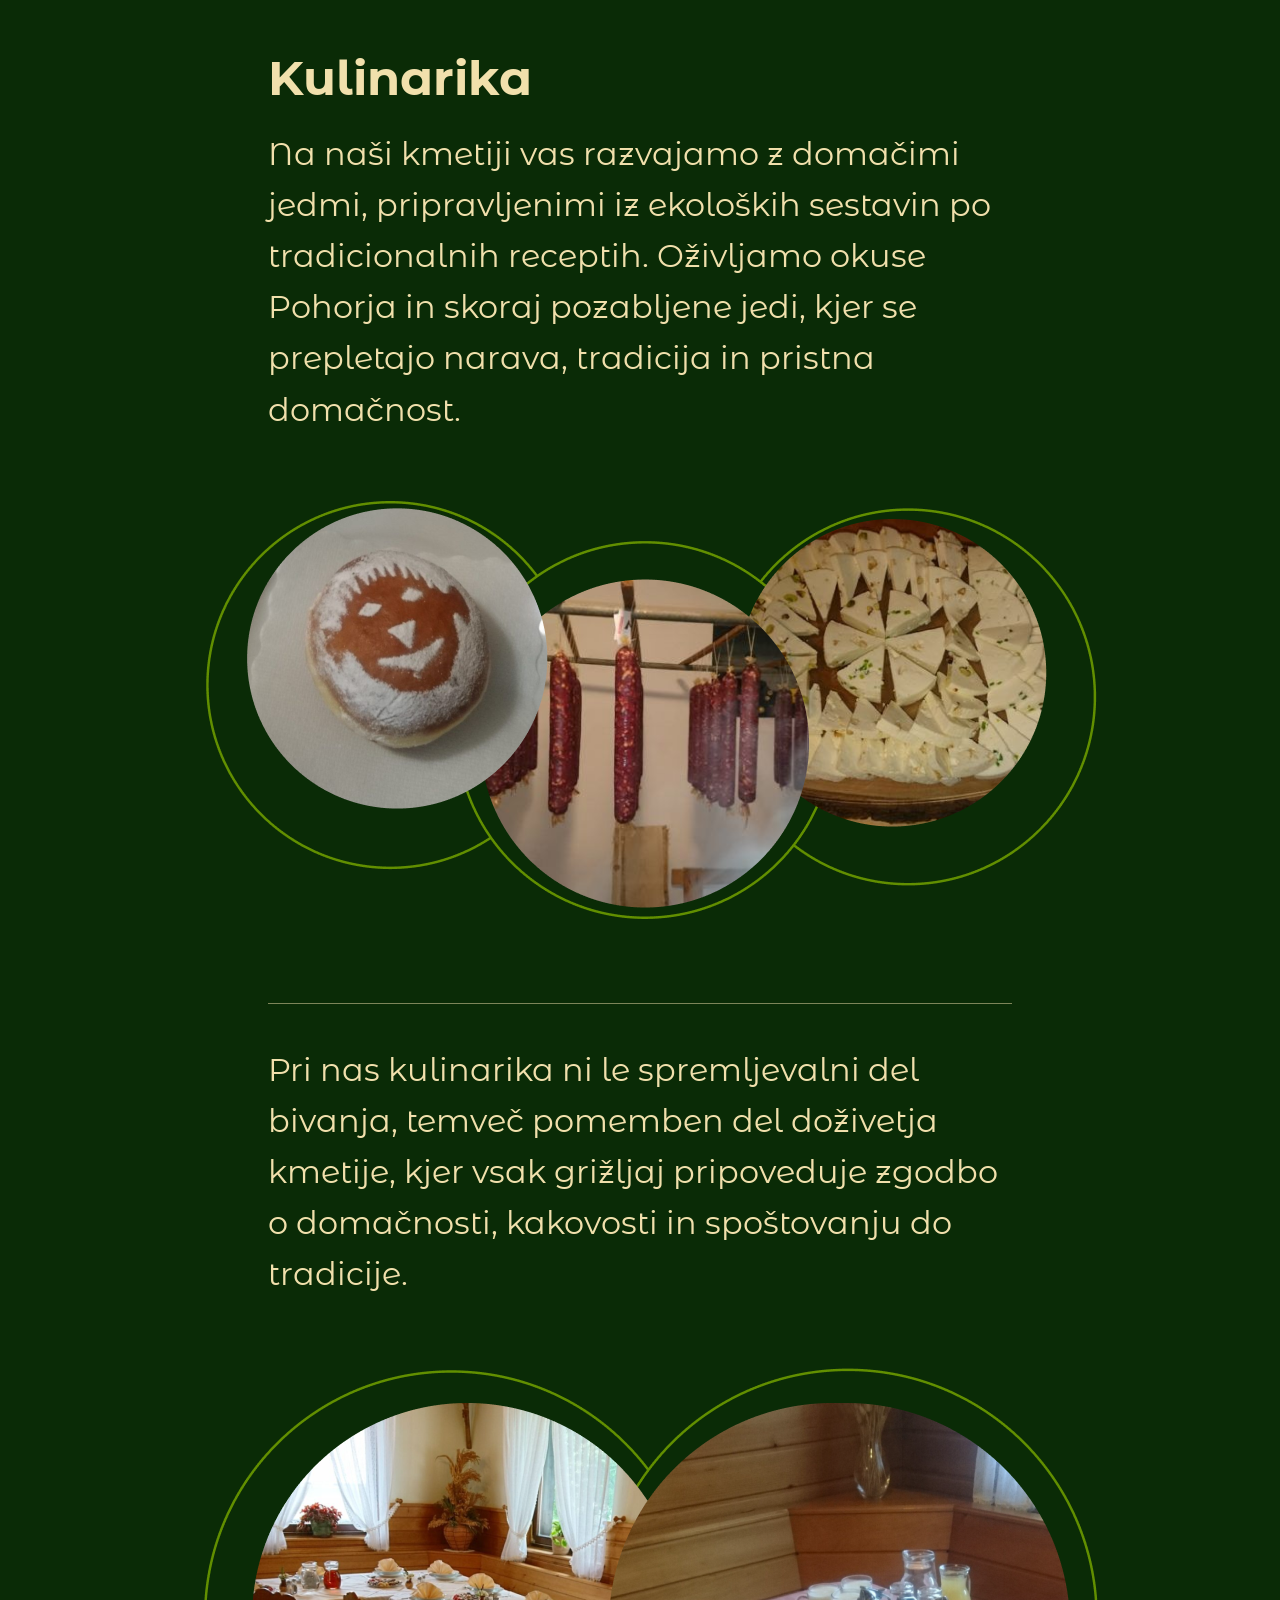
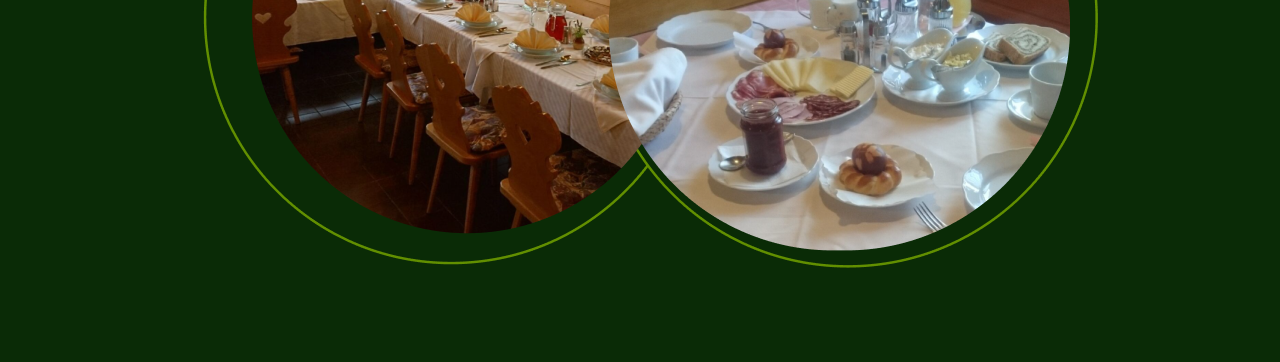
==== data/www/index.html @ 044f329e "Kulinarika Naredil podstran kulinarika" ====
<!DOCTYPE html>
<html lang="sl">
<head>
    <meta charset="UTF-8">
    <title>Kulinarika</title>
    <link href="https://cdn.jsdelivr.net/npm/bootstrap@5.3.0/dist/css/bootstrap.min.css" rel="stylesheet">
    <link href="https://fonts.googleapis.com/css2?family=Montserrat+Alternates:wght@400;700&display=swap" rel="stylesheet">
    <link rel="stylesheet" href="css/style.css">
</head>
<body>

    <h1>Kulinarika</h1>
    
    <p>Na naši kmetiji vas razvajamo z domačimi jedmi, pripravljenimi iz ekoloških sestavin po tradicionalnih receptih. Oživljamo okuse Pohorja in skoraj pozabljene jedi, kjer se prepletajo narava, tradicija in pristna domačnost.</p>

    <img src="images/kulinarika1.png" alt="Kulinarika 1">

    <hr>

    <p>Pri nas kulinarika ni le spremljevalni del bivanja, temveč pomemben del doživetja kmetije, kjer vsak grižljaj pripoveduje zgodbo o domačnosti, kakovosti in spoštovanju do tradicije.</p>

    <img src="images/kulinarika2.png" alt="Kulinarika 2">

</body>
</html>
---- data/www/css/style.css ----
body {
    background-color: #0a2b06; /* Temno zelena */
    color: #f1e0ac;           /* Krem barva besedila */
    text-align: center;
    padding: 50px 20px;
    font-family: sans-serif;
}

h1 {
    max-width: 60%;
    font-weight: bold;
    font-size: 48px;
    font-family: 'Montserrat Alternates', sans-serif;
    margin-bottom: 20px;
    margin-left: auto;
    margin-right: auto;
    text-align: left; 
}

p {
    max-width: 60%;
    margin: 0 auto 20px auto;
    font-family: 'Montserrat Alternates', sans-serif;
    font-size: 32px;
    line-height: 1.6;
    text-align: left;
}

img {
    max-width: 90%;
    height: auto;
    margin: 30px 0;
}

hr {
    border: none;
    border-top: 1px solid #f1e0ac;
    width: 60%;
    margin: 40px auto;
    opacity: 0.5;
}
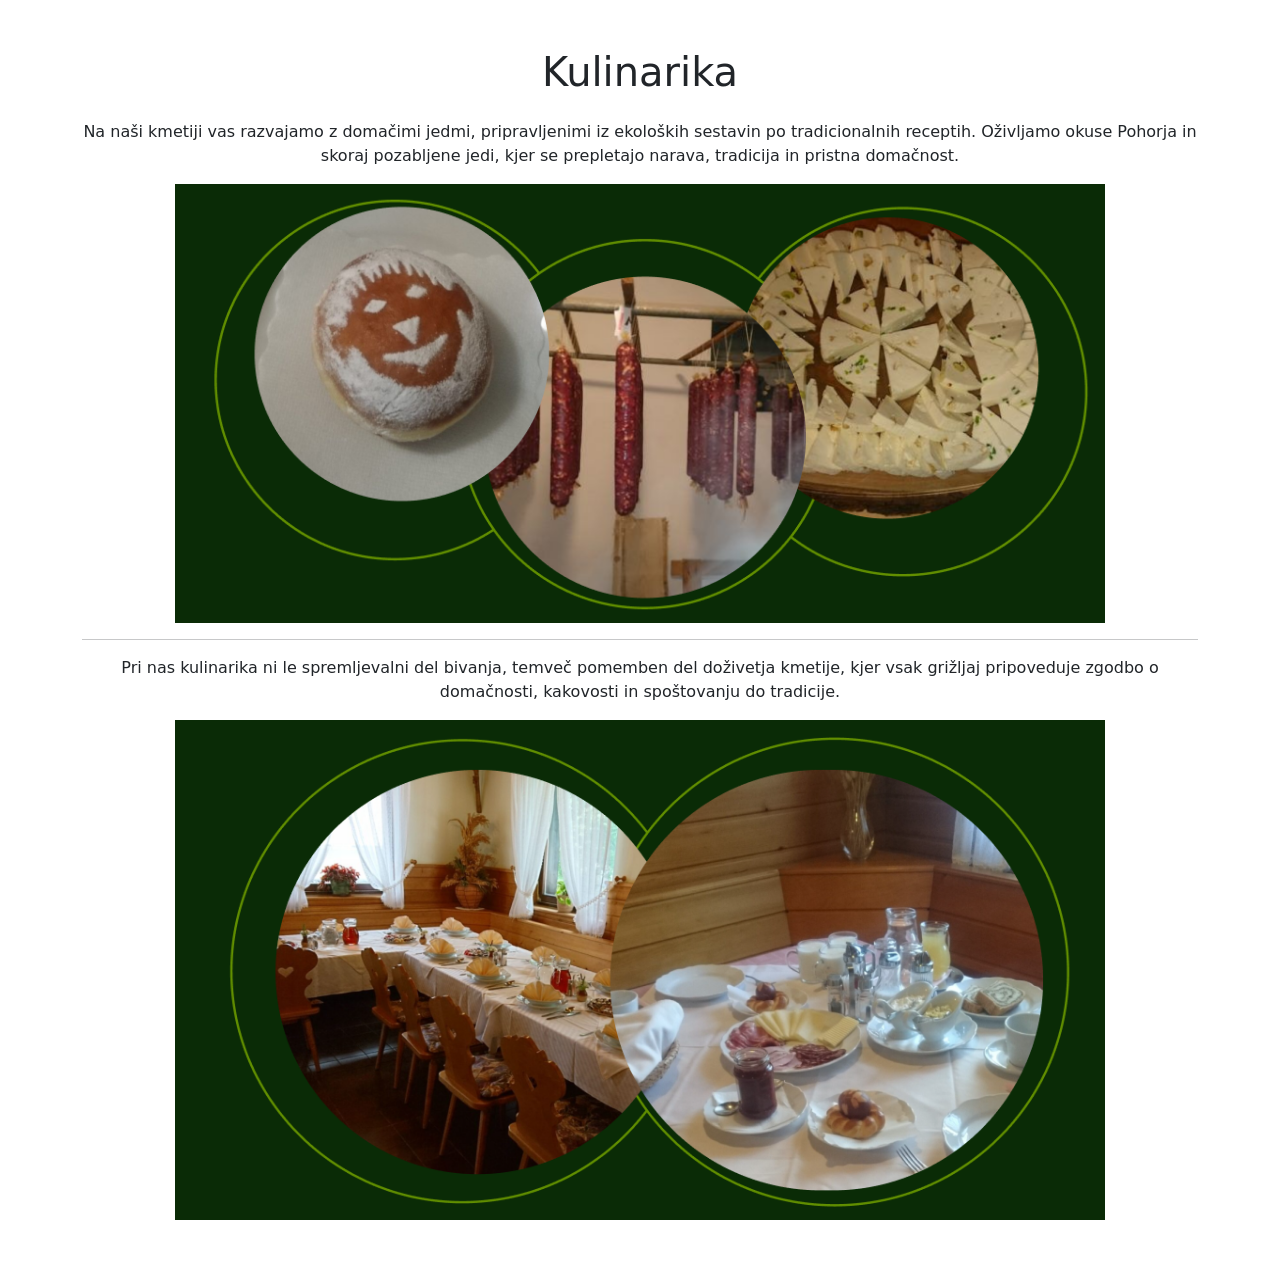
==== commit 81c5131a: "testanje bootstrap test" ====
--- a/data/www/index.html
+++ b/data/www/index.html
@@ -5,21 +5,26 @@
     <title>Kulinarika</title>
     <link href="https://cdn.jsdelivr.net/npm/bootstrap@5.3.0/dist/css/bootstrap.min.css" rel="stylesheet">
     <link href="https://fonts.googleapis.com/css2?family=Montserrat+Alternates:wght@400;700&display=swap" rel="stylesheet">
-    <link rel="stylesheet" href="css/style.css">
+    <link rel="stylesheet" href="style.css">
 </head>
-<body>
+<body class="ozadje">
 
-    <h1>Kulinarika</h1>
-    
-    <p>Na naši kmetiji vas razvajamo z domačimi jedmi, pripravljenimi iz ekoloških sestavin po tradicionalnih receptih. Oživljamo okuse Pohorja in skoraj pozabljene jedi, kjer se prepletajo narava, tradicija in pristna domačnost.</p>
+    <div class="container text-center my-5 col-12">
+        
+        <h1 class="mb-4">Kulinarika</h1>
+        
+        <p class="col-12">Na naši kmetiji vas razvajamo z domačimi jedmi, pripravljenimi iz ekoloških sestavin po tradicionalnih receptih. Oživljamo okuse Pohorja in skoraj pozabljene jedi, kjer se prepletajo narava, tradicija in pristna domačnost.</p>
 
-    <img src="images/kulinarika1.png" alt="Kulinarika 1">
+        <!-- Razred img-fluid poskrbi, da je slika odzivna, d-block in mx-auto pa jo centrirata -->
+        <img src="images/kulinarika1.png" alt="Kulinarika 1" class="col-10">
 
-    <hr>
+        <hr>
 
-    <p>Pri nas kulinarika ni le spremljevalni del bivanja, temveč pomemben del doživetja kmetije, kjer vsak grižljaj pripoveduje zgodbo o domačnosti, kakovosti in spoštovanju do tradicije.</p>
+        <p>Pri nas kulinarika ni le spremljevalni del bivanja, temveč pomemben del doživetja kmetije, kjer vsak grižljaj pripoveduje zgodbo o domačnosti, kakovosti in spoštovanju do tradicije.</p>
 
-    <img src="images/kulinarika2.png" alt="Kulinarika 2">
+        <img src="images/kulinarika2.png" alt="Kulinarika 2" class="col-10">
+
+    </div>
 
 </body>
 </html>
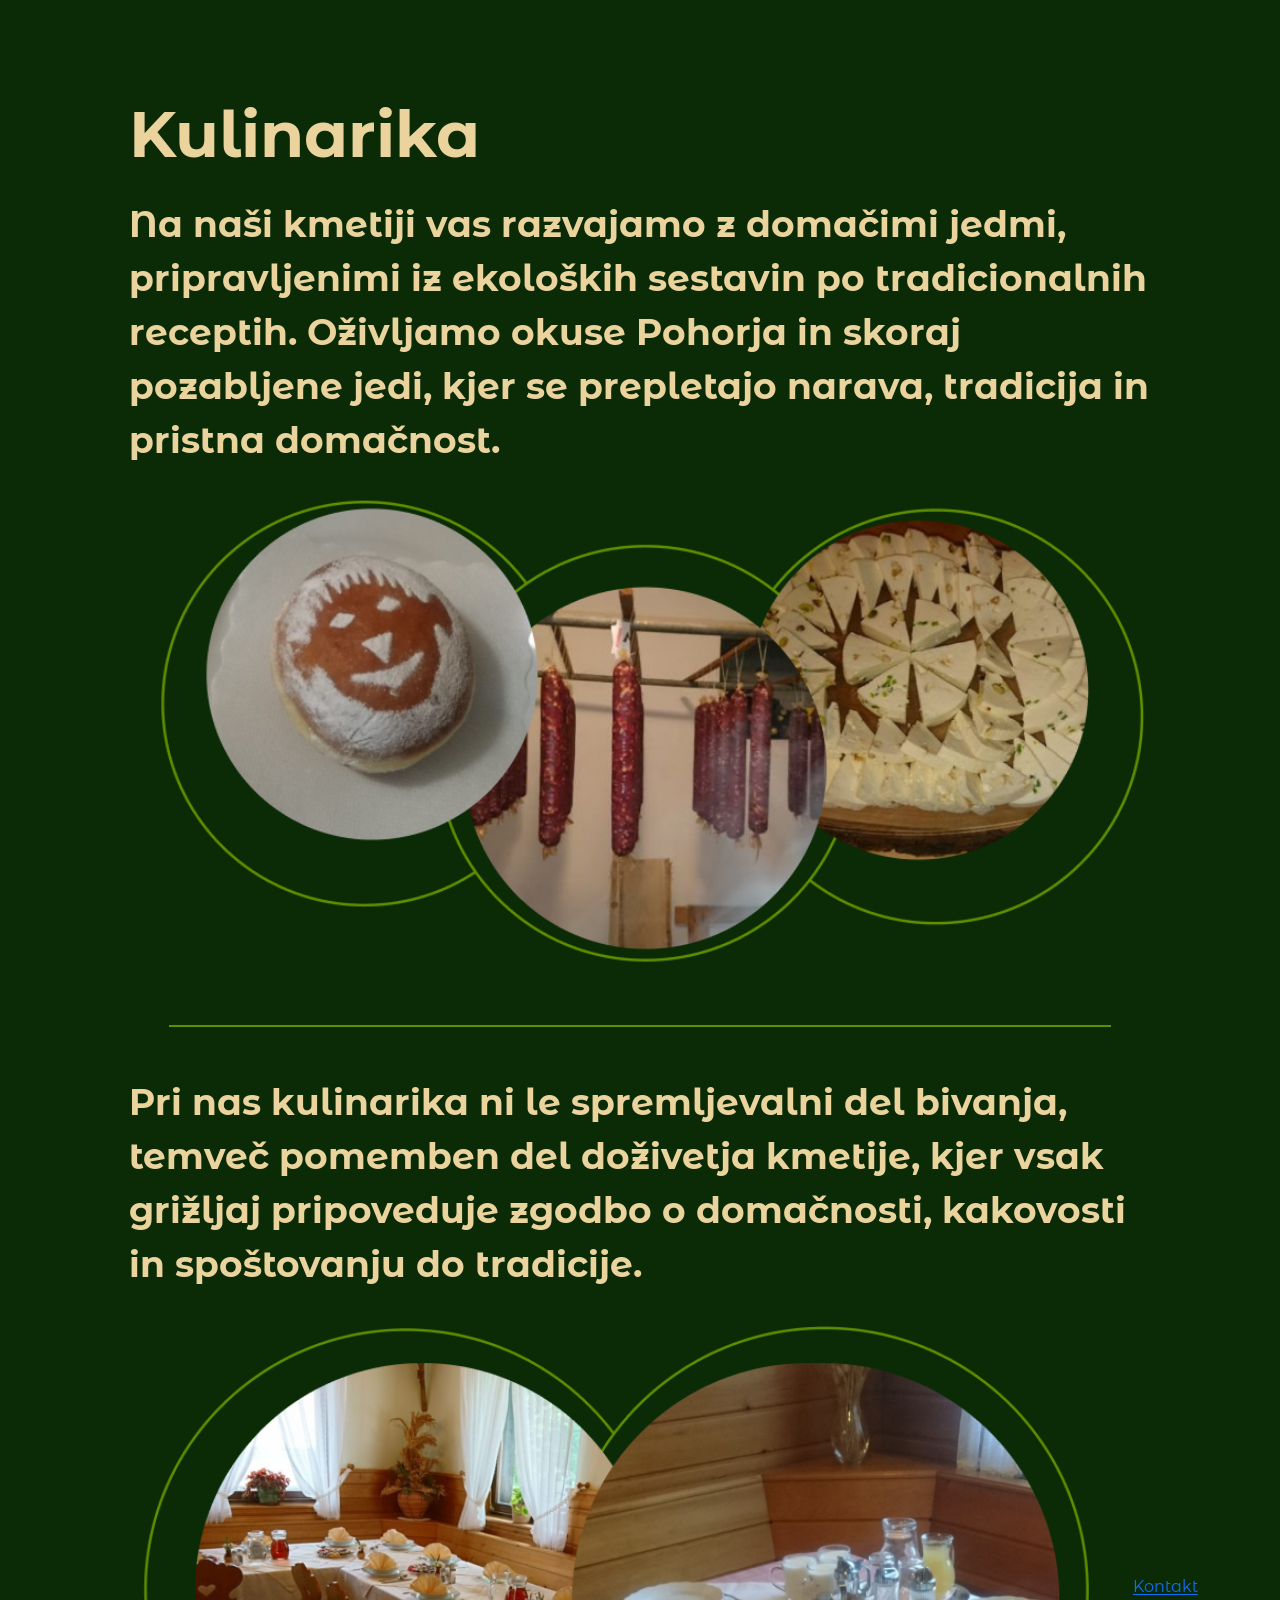
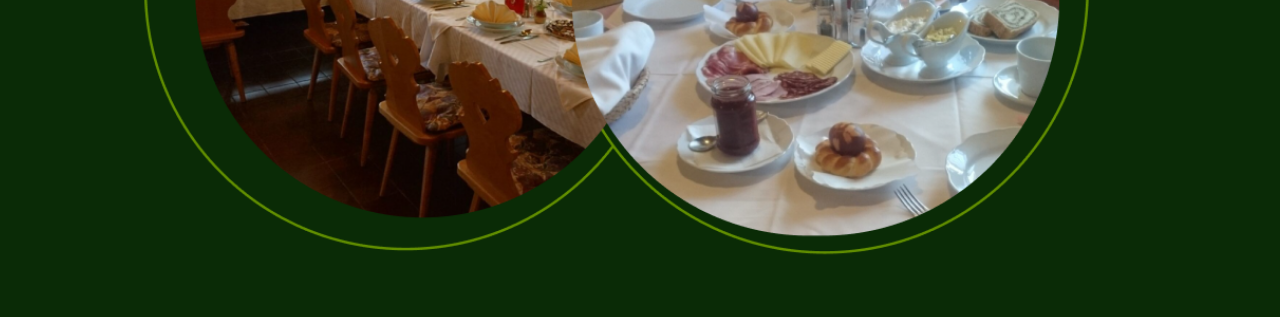
==== commit a9a45e06: "kulinarika kulinarika" ====
--- a/data/www/index.html
+++ b/data/www/index.html
@@ -5,25 +5,26 @@
     <title>Kulinarika</title>
     <link href="https://cdn.jsdelivr.net/npm/bootstrap@5.3.0/dist/css/bootstrap.min.css" rel="stylesheet">
     <link href="https://fonts.googleapis.com/css2?family=Montserrat+Alternates:wght@400;700&display=swap" rel="stylesheet">
-    <link rel="stylesheet" href="style.css">
+    <link rel="stylesheet" href="css/style.css">
 </head>
-<body class="ozadje">
+<body>
 
-    <div class="container text-center my-5 col-12">
+    <div class="container-fluid text-center my-5">
         
-        <h1 class="mb-4">Kulinarika</h1>
+        <h1 class="mb-4 container-fluid pt-5 col-10">Kulinarika</h1>
         
-        <p class="col-12">Na naši kmetiji vas razvajamo z domačimi jedmi, pripravljenimi iz ekoloških sestavin po tradicionalnih receptih. Oživljamo okuse Pohorja in skoraj pozabljene jedi, kjer se prepletajo narava, tradicija in pristna domačnost.</p>
+        <p class="container-fluid col-10">Na naši kmetiji vas razvajamo z domačimi jedmi, pripravljenimi iz ekoloških sestavin po tradicionalnih receptih. Oživljamo okuse Pohorja in skoraj pozabljene jedi, kjer se prepletajo narava, tradicija in pristna domačnost.</p>
 
-        <!-- Razred img-fluid poskrbi, da je slika odzivna, d-block in mx-auto pa jo centrirata -->
         <img src="images/kulinarika1.png" alt="Kulinarika 1" class="col-10">
 
-        <hr>
+        <hr class="container-fluid col-9 mt-5 mb-5">
 
-        <p>Pri nas kulinarika ni le spremljevalni del bivanja, temveč pomemben del doživetja kmetije, kjer vsak grižljaj pripoveduje zgodbo o domačnosti, kakovosti in spoštovanju do tradicije.</p>
+        <p class="container-fluid col-10">Pri nas kulinarika ni le spremljevalni del bivanja, temveč pomemben del doživetja kmetije, kjer vsak grižljaj pripoveduje zgodbo o domačnosti, kakovosti in spoštovanju do tradicije.</p>
 
         <img src="images/kulinarika2.png" alt="Kulinarika 2" class="col-10">
 
+
+        <a href="kontakt.html">Kontakt</a>
     </div>
 
 </body>
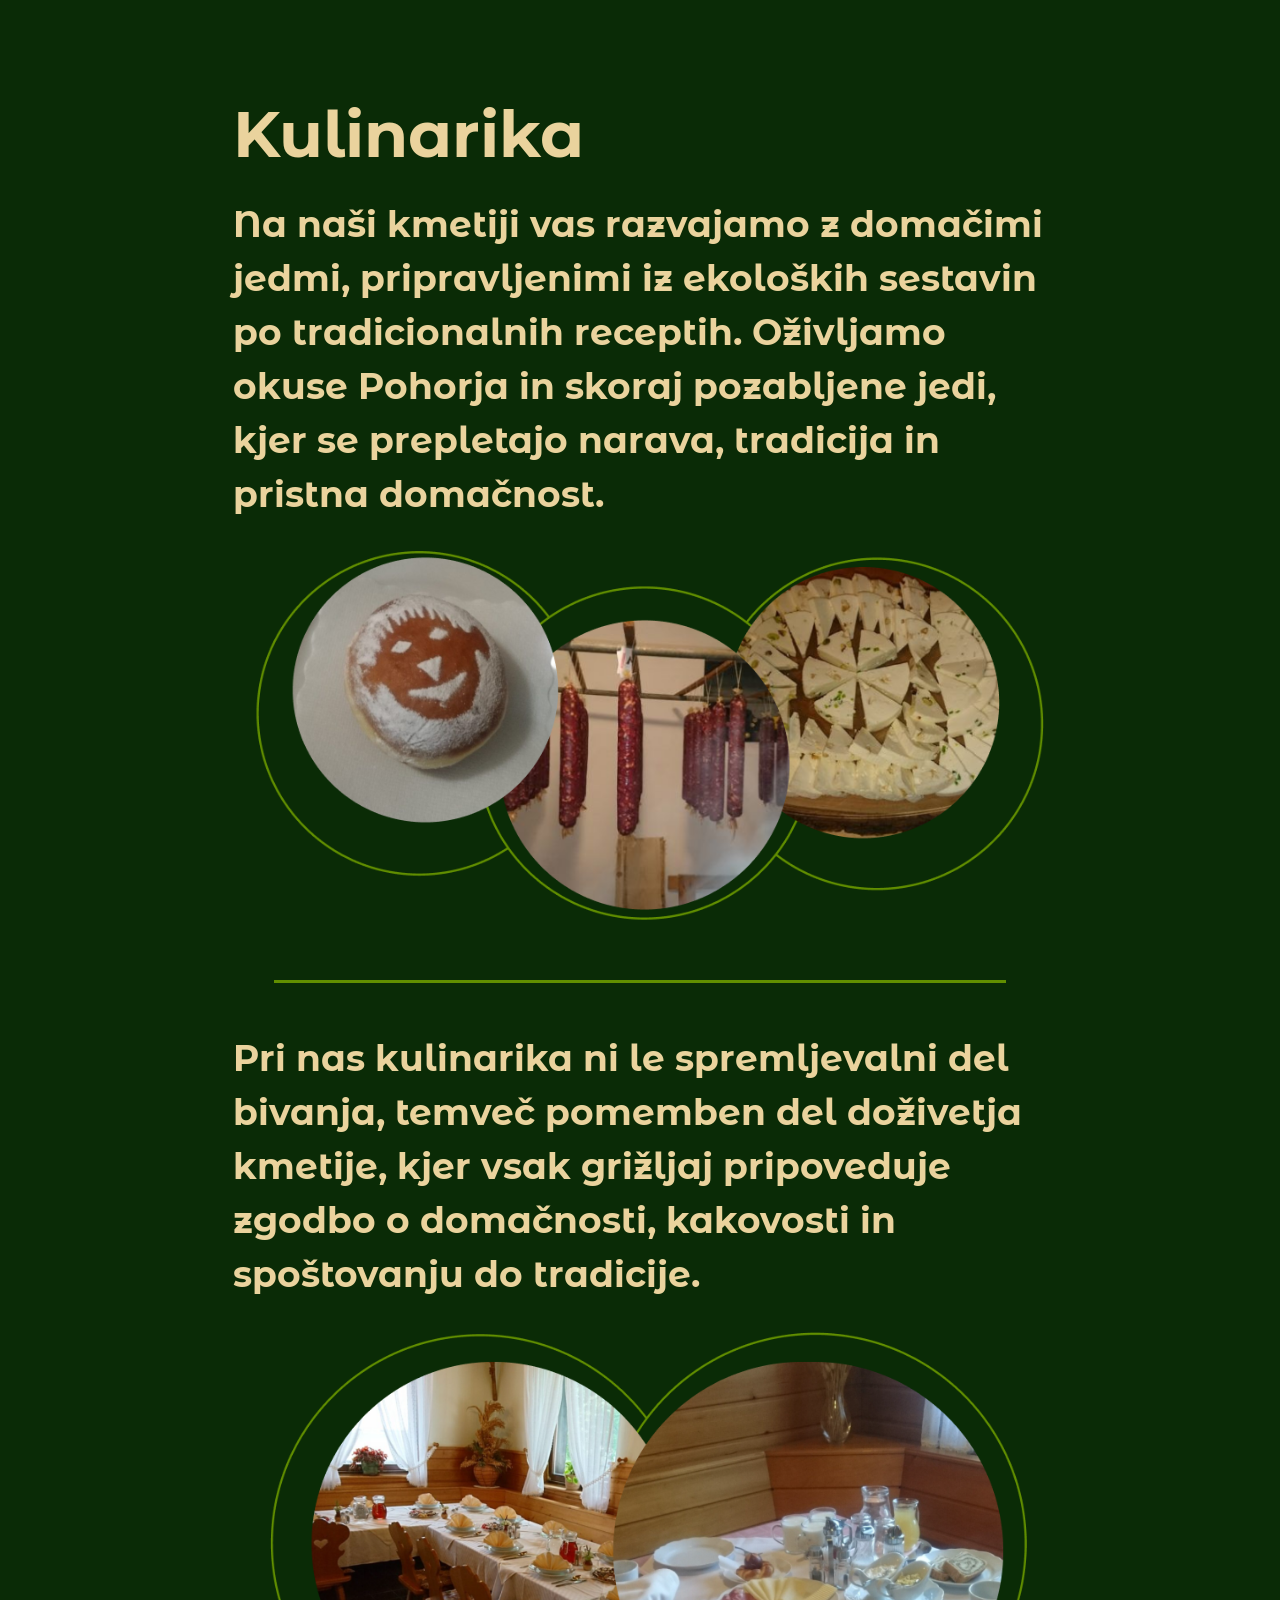
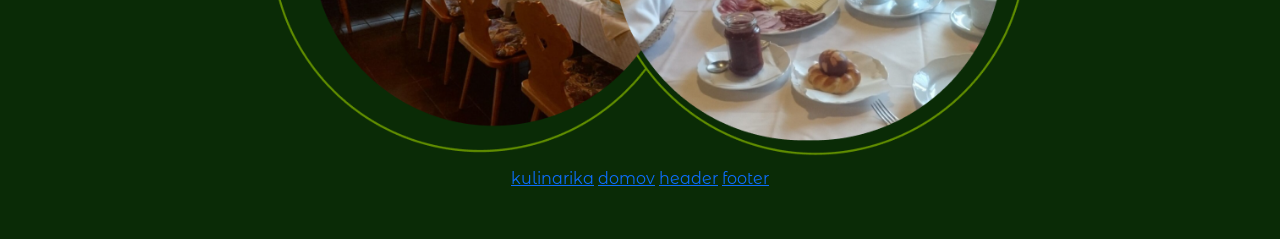
==== commit 587e16e1: "testiranje združevanja ja" ====
--- a/data/www/index.html
+++ b/data/www/index.html
@@ -2,8 +2,8 @@
 <html lang="sl">
 <head>
     <meta charset="UTF-8">
-    <title>Kulinarika</title>
-    <link href="https://cdn.jsdelivr.net/npm/bootstrap@5.3.0/dist/css/bootstrap.min.css" rel="stylesheet">
+    <title>kulinarika</title>
+    <link href="https://fonts.googleapis.com/css2?family=Bitter:wght@400;700&display=swap" rel="stylesheet">
     <link href="https://fonts.googleapis.com/css2?family=Montserrat+Alternates:wght@400;700&display=swap" rel="stylesheet">
     <link rel="stylesheet" href="css/style.css">
 </head>
@@ -11,20 +11,24 @@
 
     <div class="container-fluid text-center my-5">
         
-        <h1 class="mb-4 container-fluid pt-5 col-10">Kulinarika</h1>
+        <h1 class="mb-4 container-fluid pt-5 col-8">Kulinarika</h1>
         
-        <p class="container-fluid col-10">Na naši kmetiji vas razvajamo z domačimi jedmi, pripravljenimi iz ekoloških sestavin po tradicionalnih receptih. Oživljamo okuse Pohorja in skoraj pozabljene jedi, kjer se prepletajo narava, tradicija in pristna domačnost.</p>
+        <p class="container-fluid col-8">Na naši kmetiji vas razvajamo z domačimi jedmi, pripravljenimi iz ekoloških sestavin po tradicionalnih receptih. Oživljamo okuse Pohorja in skoraj pozabljene jedi, kjer se prepletajo narava, tradicija in pristna domačnost.</p>
 
-        <img src="images/kulinarika1.png" alt="Kulinarika 1" class="col-10">
+        <img src="images/kulinarika1.png" alt="Kulinarika 1" class="col-8">
 
-        <hr class="container-fluid col-9 mt-5 mb-5">
+        <hr class="container-fluid col-7 mt-5 mb-5">
 
-        <p class="container-fluid col-10">Pri nas kulinarika ni le spremljevalni del bivanja, temveč pomemben del doživetja kmetije, kjer vsak grižljaj pripoveduje zgodbo o domačnosti, kakovosti in spoštovanju do tradicije.</p>
+        <p class="container-fluid col-8">Pri nas kulinarika ni le spremljevalni del bivanja, temveč pomemben del doživetja kmetije, kjer vsak grižljaj pripoveduje zgodbo o domačnosti, kakovosti in spoštovanju do tradicije.</p>
 
-        <img src="images/kulinarika2.png" alt="Kulinarika 2" class="col-10">
+        <img src="images/kulinarika2.png" alt="Kulinarika 2" class="col-8">
 
-
-        <a href="kontakt.html">Kontakt</a>
+        
+        <br>
+        <a href="index.html">kulinarika</a>
+        <a href="domov.html">domov</a>
+        <a href="header.html">header</a>
+        <a href="footer.html">footer</a>
     </div>
 
 </body>
